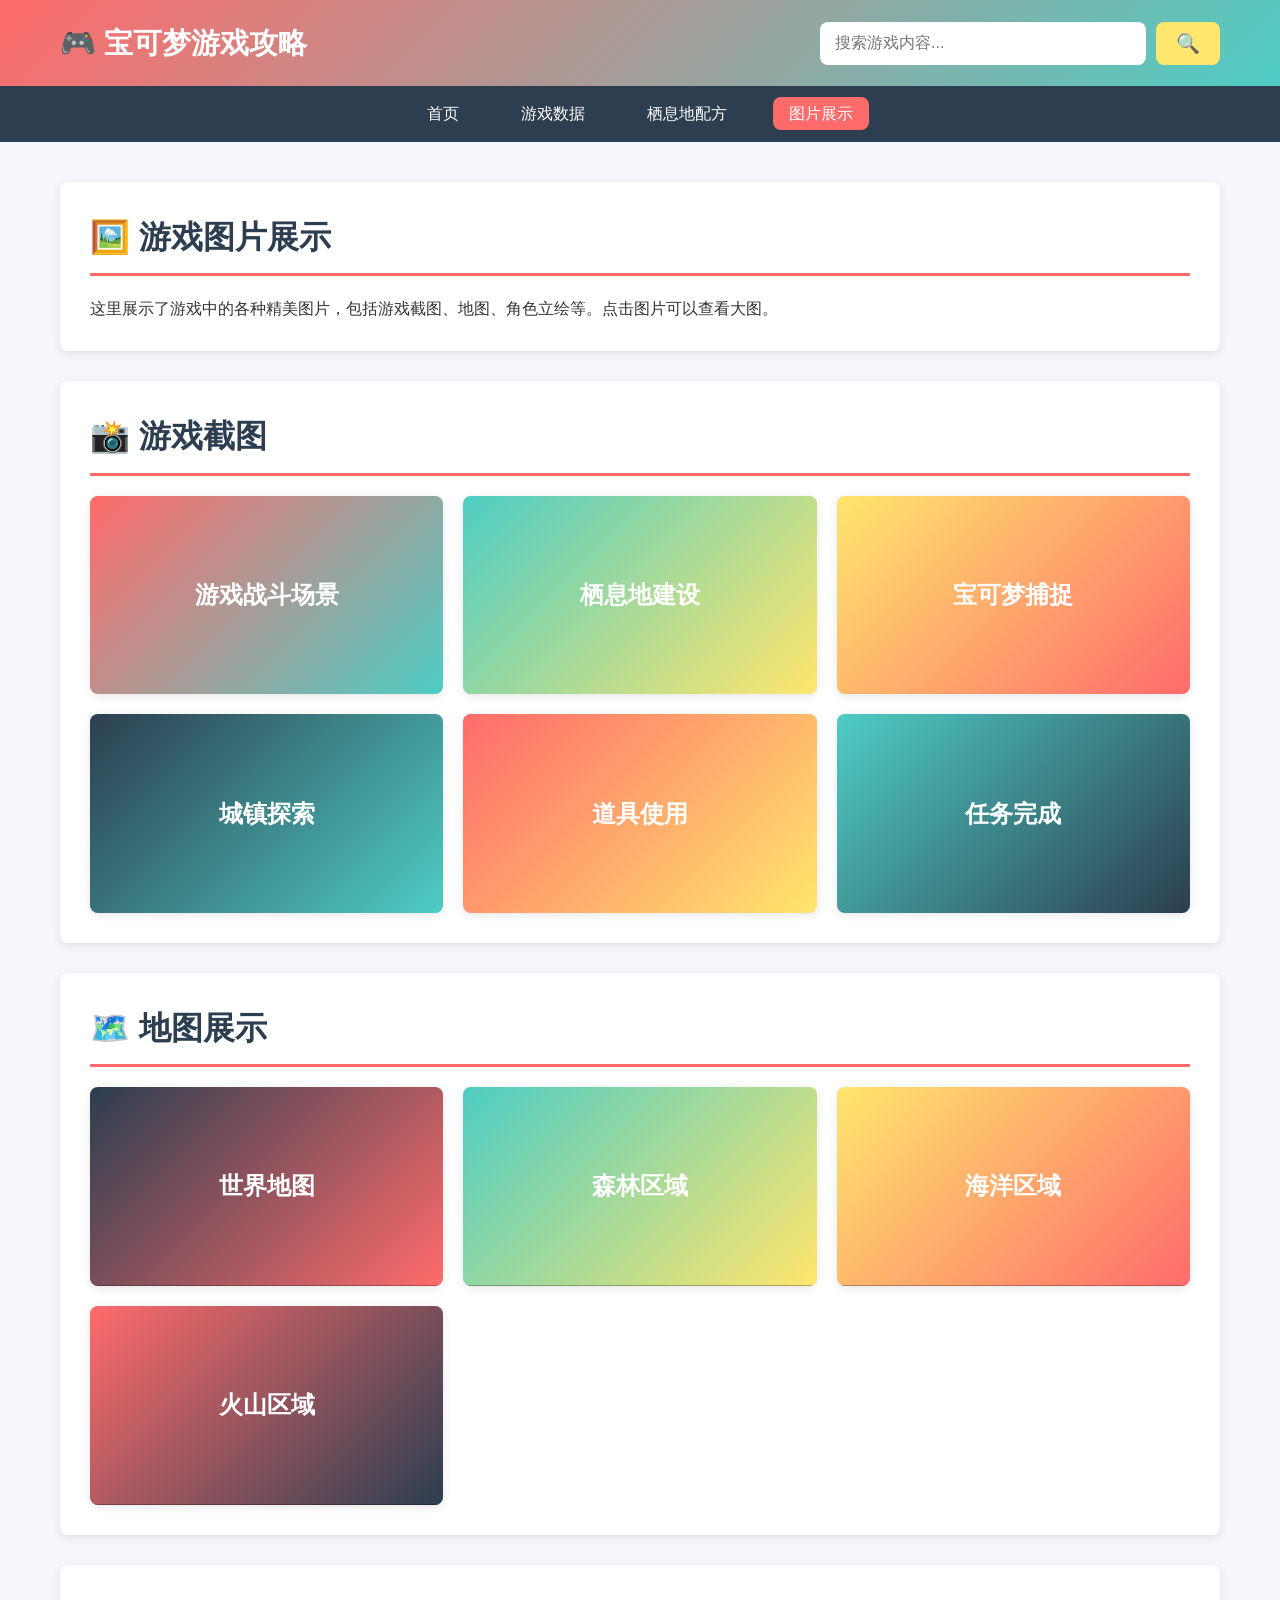
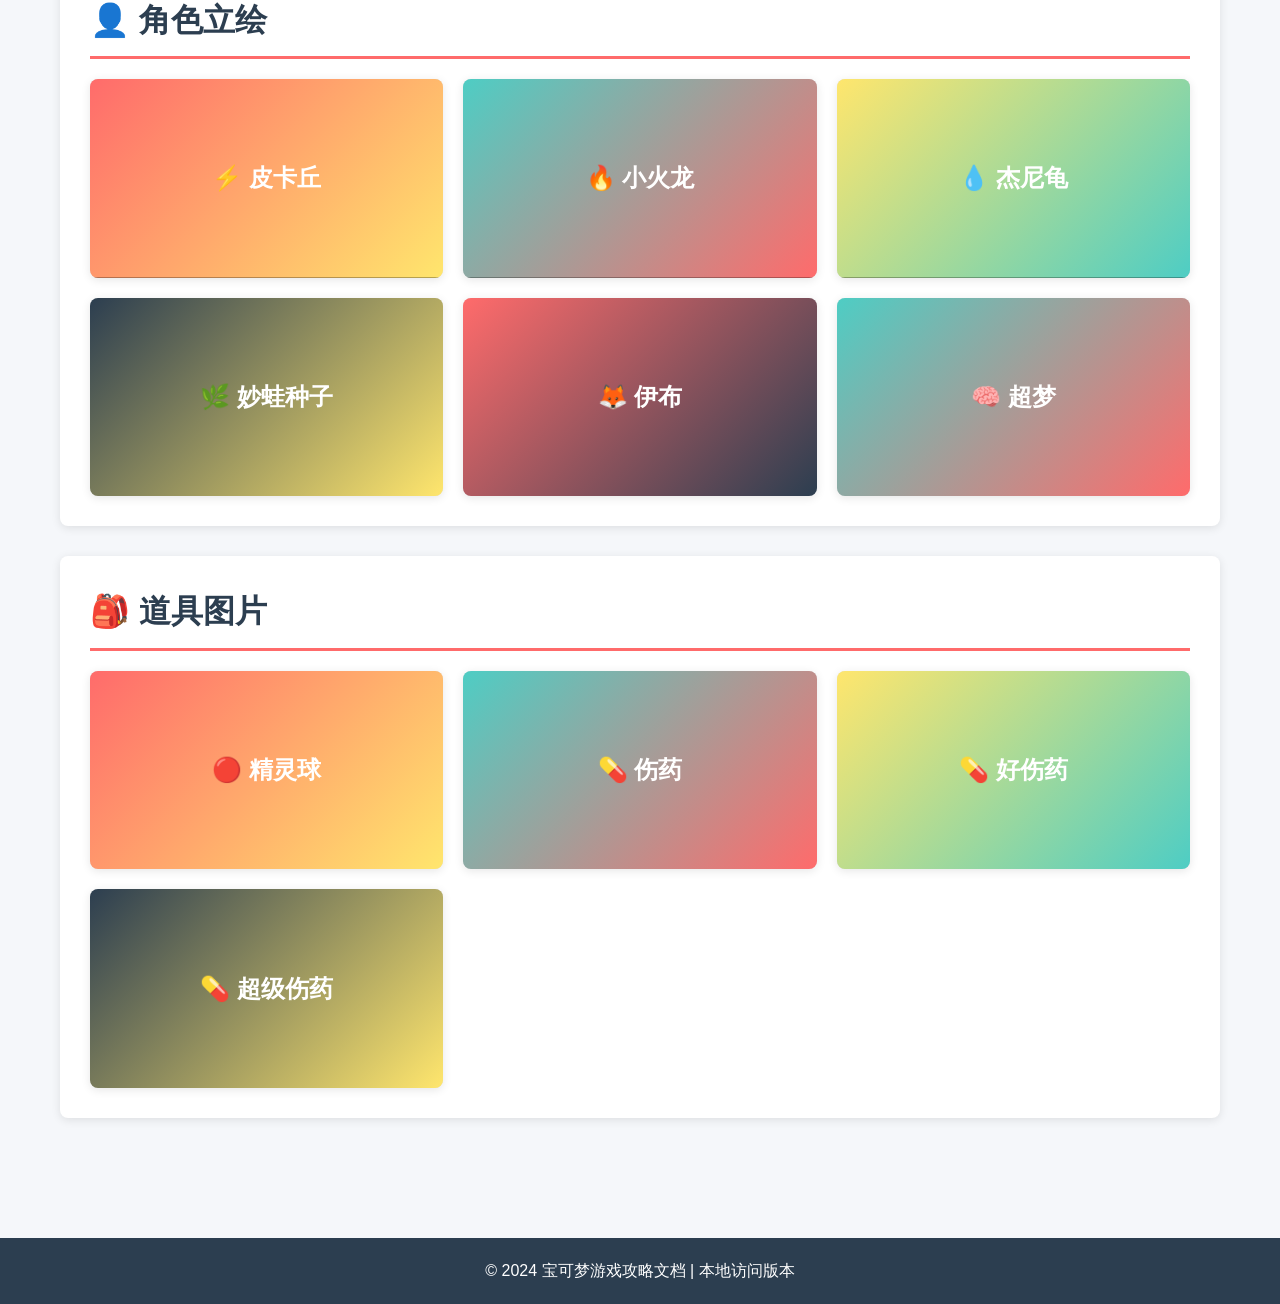
==== gallery.html @ 9896c592 "Initial commit" ====
<!DOCTYPE html>
<html lang="zh-CN">
<head>
    <meta charset="UTF-8">
    <meta name="viewport" content="width=device-width, initial-scale=1.0">
    <title>图片展示 - 宝可梦游戏攻略</title>
    <link rel="stylesheet" href="styles.css">
</head>
<body>
    <header class="header">
        <div class="container">
            <h1 class="logo">🎮 宝可梦游戏攻略</h1>
            <div class="search-box">
                <input type="text" id="searchInput" placeholder="搜索游戏内容..." class="search-input">
                <button class="search-btn" onclick="performSearch()">🔍</button>
            </div>
        </div>
    </header>

    <nav class="nav">
        <div class="container">
            <ul class="nav-list">
                <li><a href="index.html" class="nav-link">首页</a></li>
                <li><a href="game-data.html" class="nav-link">游戏数据</a></li>
                <li><a href="habitat-recipes.html" class="nav-link">栖息地配方</a></li>
                <li><a href="gallery.html" class="nav-link active">图片展示</a></li>
            </ul>
        </div>
    </nav>

    <main class="main">
        <div class="container">
            <section class="data-section" id="intro">
                <h2>🖼️ 游戏图片展示</h2>
                <p>这里展示了游戏中的各种精美图片，包括游戏截图、地图、角色立绘等。点击图片可以查看大图。</p>
            </section>

            <section class="data-section" id="screenshots">
                <h2>📸 游戏截图</h2>
                <div class="gallery-grid">
                    <div class="gallery-item" onclick="openLightbox('https://via.placeholder.com/800x450/ff6b6b/ffffff?text=游戏截图1', '游戏战斗场景')">
                        <div style="width: 100%; height: 100%; background: linear-gradient(135deg, #ff6b6b, #4ecdc4); display: flex; align-items: center; justify-content: center; color: white; font-size: 1.5rem; font-weight: bold;">游戏战斗场景</div>
                        <div class="gallery-caption">游戏战斗场景</div>
                    </div>
                    <div class="gallery-item" onclick="openLightbox('https://via.placeholder.com/800x450/4ecdc4/ffffff?text=栖息地建设', '栖息地建设')">
                        <div style="width: 100%; height: 100%; background: linear-gradient(135deg, #4ecdc4, #ffe66d); display: flex; align-items: center; justify-content: center; color: white; font-size: 1.5rem; font-weight: bold;">栖息地建设</div>
                        <div class="gallery-caption">栖息地建设</div>
                    </div>
                    <div class="gallery-item" onclick="openLightbox('https://via.placeholder.com/800x450/ffe66d/ffffff?text=宝可梦捕捉', '宝可梦捕捉')">
                        <div style="width: 100%; height: 100%; background: linear-gradient(135deg, #ffe66d, #ff6b6b); display: flex; align-items: center; justify-content: center; color: white; font-size: 1.5rem; font-weight: bold;">宝可梦捕捉</div>
                        <div class="gallery-caption">宝可梦捕捉</div>
                    </div>
                    <div class="gallery-item" onclick="openLightbox('https://via.placeholder.com/800x450/2c3e50/ffffff?text=城镇探索', '城镇探索')">
                        <div style="width: 100%; height: 100%; background: linear-gradient(135deg, #2c3e50, #4ecdc4); display: flex; align-items: center; justify-content: center; color: white; font-size: 1.5rem; font-weight: bold;">城镇探索</div>
                        <div class="gallery-caption">城镇探索</div>
                    </div>
                    <div class="gallery-item" onclick="openLightbox('https://via.placeholder.com/800x450/ff6b6b/ffffff?text=道具使用', '道具使用')">
                        <div style="width: 100%; height: 100%; background: linear-gradient(135deg, #ff6b6b, #ffe66d); display: flex; align-items: center; justify-content: center; color: white; font-size: 1.5rem; font-weight: bold;">道具使用</div>
                        <div class="gallery-caption">道具使用</div>
                    </div>
                    <div class="gallery-item" onclick="openLightbox('https://via.placeholder.com/800x450/4ecdc4/ffffff?text=任务完成', '任务完成')">
                        <div style="width: 100%; height: 100%; background: linear-gradient(135deg, #4ecdc4, #2c3e50); display: flex; align-items: center; justify-content: center; color: white; font-size: 1.5rem; font-weight: bold;">任务完成</div>
                        <div class="gallery-caption">任务完成</div>
                    </div>
                </div>
            </section>

            <section class="data-section" id="maps">
                <h2>🗺️ 地图展示</h2>
                <div class="gallery-grid">
                    <div class="gallery-item" onclick="openLightbox('https://via.placeholder.com/800x450/2c3e50/ffffff?text=世界地图', '世界地图')">
                        <div style="width: 100%; height: 100%; background: linear-gradient(135deg, #2c3e50, #ff6b6b); display: flex; align-items: center; justify-content: center; color: white; font-size: 1.5rem; font-weight: bold;">世界地图</div>
                        <div class="gallery-caption">世界地图</div>
                    </div>
                    <div class="gallery-item" onclick="openLightbox('https://via.placeholder.com/800x450/4ecdc4/ffffff?text=森林区域', '森林区域')">
                        <div style="width: 100%; height: 100%; background: linear-gradient(135deg, #4ecdc4, #ffe66d); display: flex; align-items: center; justify-content: center; color: white; font-size: 1.5rem; font-weight: bold;">森林区域</div>
                        <div class="gallery-caption">森林区域</div>
                    </div>
                    <div class="gallery-item" onclick="openLightbox('https://via.placeholder.com/800x450/ffe66d/ffffff?text=海洋区域', '海洋区域')">
                        <div style="width: 100%; height: 100%; background: linear-gradient(135deg, #ffe66d, #ff6b6b); display: flex; align-items: center; justify-content: center; color: white; font-size: 1.5rem; font-weight: bold;">海洋区域</div>
                        <div class="gallery-caption">海洋区域</div>
                    </div>
                    <div class="gallery-item" onclick="openLightbox('https://via.placeholder.com/800x450/ff6b6b/ffffff?text=火山区域', '火山区域')">
                        <div style="width: 100%; height: 100%; background: linear-gradient(135deg, #ff6b6b, #2c3e50); display: flex; align-items: center; justify-content: center; color: white; font-size: 1.5rem; font-weight: bold;">火山区域</div>
                        <div class="gallery-caption">火山区域</div>
                    </div>
                </div>
            </section>

            <section class="data-section" id="characters">
                <h2>👤 角色立绘</h2>
                <div class="gallery-grid">
                    <div class="gallery-item" onclick="openLightbox('https://via.placeholder.com/800x450/ff6b6b/ffffff?text=皮卡丘', '皮卡丘')">
                        <div style="width: 100%; height: 100%; background: linear-gradient(135deg, #ff6b6b, #ffe66d); display: flex; align-items: center; justify-content: center; color: white; font-size: 1.5rem; font-weight: bold;">⚡ 皮卡丘</div>
                        <div class="gallery-caption">皮卡丘</div>
                    </div>
                    <div class="gallery-item" onclick="openLightbox('https://via.placeholder.com/800x450/4ecdc4/ffffff?text=小火龙', '小火龙')">
                        <div style="width: 100%; height: 100%; background: linear-gradient(135deg, #4ecdc4, #ff6b6b); display: flex; align-items: center; justify-content: center; color: white; font-size: 1.5rem; font-weight: bold;">🔥 小火龙</div>
                        <div class="gallery-caption">小火龙</div>
                    </div>
                    <div class="gallery-item" onclick="openLightbox('https://via.placeholder.com/800x450/ffe66d/ffffff?text=杰尼龟', '杰尼龟')">
                        <div style="width: 100%; height: 100%; background: linear-gradient(135deg, #ffe66d, #4ecdc4); display: flex; align-items: center; justify-content: center; color: white; font-size: 1.5rem; font-weight: bold;">💧 杰尼龟</div>
                        <div class="gallery-caption">杰尼龟</div>
                    </div>
                    <div class="gallery-item" onclick="openLightbox('https://via.placeholder.com/800x450/2c3e50/ffffff?text=妙蛙种子', '妙蛙种子')">
                        <div style="width: 100%; height: 100%; background: linear-gradient(135deg, #2c3e50, #ffe66d); display: flex; align-items: center; justify-content: center; color: white; font-size: 1.5rem; font-weight: bold;">🌿 妙蛙种子</div>
                        <div class="gallery-caption">妙蛙种子</div>
                    </div>
                    <div class="gallery-item" onclick="openLightbox('https://via.placeholder.com/800x450/ff6b6b/ffffff?text=伊布', '伊布')">
                        <div style="width: 100%; height: 100%; background: linear-gradient(135deg, #ff6b6b, #2c3e50); display: flex; align-items: center; justify-content: center; color: white; font-size: 1.5rem; font-weight: bold;">🦊 伊布</div>
                        <div class="gallery-caption">伊布</div>
                    </div>
                    <div class="gallery-item" onclick="openLightbox('https://via.placeholder.com/800x450/4ecdc4/ffffff?text=超梦', '超梦')">
                        <div style="width: 100%; height: 100%; background: linear-gradient(135deg, #4ecdc4, #ff6b6b); display: flex; align-items: center; justify-content: center; color: white; font-size: 1.5rem; font-weight: bold;">🧠 超梦</div>
                        <div class="gallery-caption">超梦</div>
                    </div>
                </div>
            </section>

            <section class="data-section" id="items">
                <h2>🎒 道具图片</h2>
                <div class="gallery-grid">
                    <div class="gallery-item" onclick="openLightbox('https://via.placeholder.com/800x450/ff6b6b/ffffff?text=精灵球', '精灵球')">
                        <div style="width: 100%; height: 100%; background: linear-gradient(135deg, #ff6b6b, #ffe66d); display: flex; align-items: center; justify-content: center; color: white; font-size: 1.5rem; font-weight: bold;">🔴 精灵球</div>
                        <div class="gallery-caption">精灵球</div>
                    </div>
                    <div class="gallery-item" onclick="openLightbox('https://via.placeholder.com/800x450/4ecdc4/ffffff?text=伤药', '伤药')">
                        <div style="width: 100%; height: 100%; background: linear-gradient(135deg, #4ecdc4, #ff6b6b); display: flex; align-items: center; justify-content: center; color: white; font-size: 1.5rem; font-weight: bold;">💊 伤药</div>
                        <div class="gallery-caption">伤药</div>
                    </div>
                    <div class="gallery-item" onclick="openLightbox('https://via.placeholder.com/800x450/ffe66d/ffffff?text=好伤药', '好伤药')">
                        <div style="width: 100%; height: 100%; background: linear-gradient(135deg, #ffe66d, #4ecdc4); display: flex; align-items: center; justify-content: center; color: white; font-size: 1.5rem; font-weight: bold;">💊 好伤药</div>
                        <div class="gallery-caption">好伤药</div>
                    </div>
                    <div class="gallery-item" onclick="openLightbox('https://via.placeholder.com/800x450/2c3e50/ffffff?text=超级伤药', '超级伤药')">
                        <div style="width: 100%; height: 100%; background: linear-gradient(135deg, #2c3e50, #ffe66d); display: flex; align-items: center; justify-content: center; color: white; font-size: 1.5rem; font-weight: bold;">💊 超级伤药</div>
                        <div class="gallery-caption">超级伤药</div>
                    </div>
                </div>
            </section>
        </div>
    </main>

    <footer class="footer">
        <div class="container">
            <p>&copy; 2024 宝可梦游戏攻略文档 | 本地访问版本</p>
        </div>
    </footer>

    <script src="script.js"></script>
</body>
</html>
---- styles.css ----
* {
    margin: 0;
    padding: 0;
    box-sizing: border-box;
}

:root {
    --primary-color: #ff6b6b;
    --secondary-color: #4ecdc4;
    --accent-color: #ffe66d;
    --dark-color: #2c3e50;
    --light-color: #ecf0f1;
    --text-color: #333;
    --border-radius: 8px;
    --shadow: 0 2px 10px rgba(0, 0, 0, 0.1);
}

body {
    font-family: 'Segoe UI', Tahoma, Geneva, Verdana, sans-serif;
    line-height: 1.6;
    color: var(--text-color);
    background-color: #f5f7fa;
}

.container {
    max-width: 1200px;
    margin: 0 auto;
    padding: 0 20px;
}

.header {
    background: linear-gradient(135deg, var(--primary-color), var(--secondary-color));
    color: white;
    padding: 20px 0;
    box-shadow: var(--shadow);
}

.header .container {
    display: flex;
    justify-content: space-between;
    align-items: center;
    flex-wrap: wrap;
    gap: 15px;
}

.logo {
    font-size: 1.8rem;
    font-weight: bold;
}

.search-box {
    display: flex;
    gap: 10px;
    flex: 1;
    max-width: 400px;
}

.search-input {
    flex: 1;
    padding: 10px 15px;
    border: none;
    border-radius: var(--border-radius);
    font-size: 1rem;
}

.search-btn {
    background: var(--accent-color);
    border: none;
    padding: 10px 20px;
    border-radius: var(--border-radius);
    cursor: pointer;
    font-size: 1.2rem;
    transition: transform 0.2s;
}

.search-btn:hover {
    transform: scale(1.05);
}

.nav {
    background: var(--dark-color);
    padding: 15px 0;
    position: sticky;
    top: 0;
    z-index: 100;
}

.nav-list {
    list-style: none;
    display: flex;
    justify-content: center;
    gap: 30px;
}

.nav-link {
    color: white;
    text-decoration: none;
    padding: 8px 16px;
    border-radius: var(--border-radius);
    transition: background 0.3s;
}

.nav-link:hover,
.nav-link.active {
    background: var(--primary-color);
}

.main {
    padding: 40px 0;
}

.hero {
    text-align: center;
    margin-bottom: 50px;
}

.hero h2 {
    font-size: 2.5rem;
    color: var(--dark-color);
    margin-bottom: 15px;
}

.hero p {
    font-size: 1.2rem;
    color: #666;
}

.features {
    display: grid;
    grid-template-columns: repeat(auto-fit, minmax(300px, 1fr));
    gap: 30px;
    margin-bottom: 50px;
}

.feature-card {
    background: white;
    padding: 30px;
    border-radius: var(--border-radius);
    box-shadow: var(--shadow);
    text-align: center;
    transition: transform 0.3s, box-shadow 0.3s;
}

.feature-card:hover {
    transform: translateY(-5px);
    box-shadow: 0 5px 20px rgba(0, 0, 0, 0.15);
}

.feature-icon {
    font-size: 3rem;
    margin-bottom: 20px;
}

.feature-card h3 {
    font-size: 1.5rem;
    margin-bottom: 15px;
    color: var(--dark-color);
}

.feature-card p {
    color: #666;
    margin-bottom: 20px;
}

.btn {
    display: inline-block;
    background: var(--primary-color);
    color: white;
    padding: 10px 25px;
    border-radius: var(--border-radius);
    text-decoration: none;
    transition: background 0.3s;
}

.btn:hover {
    background: #ff5252;
}

.quick-links {
    background: white;
    padding: 30px;
    border-radius: var(--border-radius);
    box-shadow: var(--shadow);
}

.quick-links h3 {
    font-size: 1.8rem;
    margin-bottom: 25px;
    color: var(--dark-color);
    text-align: center;
}

.quick-links-grid {
    display: grid;
    grid-template-columns: repeat(auto-fit, minmax(200px, 1fr));
    gap: 15px;
}

.quick-link {
    display: block;
    background: var(--light-color);
    padding: 15px;
    border-radius: var(--border-radius);
    text-decoration: none;
    color: var(--dark-color);
    text-align: center;
    transition: background 0.3s, transform 0.2s;
}

.quick-link:hover {
    background: var(--secondary-color);
    color: white;
    transform: scale(1.05);
}

.footer {
    background: var(--dark-color);
    color: white;
    text-align: center;
    padding: 20px 0;
    margin-top: 50px;
}

@media (max-width: 768px) {
    .header .container {
        flex-direction: column;
        text-align: center;
    }

    .search-box {
        width: 100%;
        max-width: none;
    }

    .nav-list {
        flex-direction: column;
        gap: 10px;
    }

    .nav-link {
        display: block;
        text-align: center;
    }

    .hero h2 {
        font-size: 2rem;
    }

    .features {
        grid-template-columns: 1fr;
    }

    .quick-links-grid {
        grid-template-columns: 1fr 1fr;
    }
}

@media (max-width: 480px) {
    .logo {
        font-size: 1.5rem;
    }

    .hero h2 {
        font-size: 1.5rem;
    }

    .hero p {
        font-size: 1rem;
    }

    .quick-links-grid {
        grid-template-columns: 1fr;
    }

    .container {
        padding: 0 15px;
    }
}

.data-section {
    background: white;
    padding: 30px;
    border-radius: var(--border-radius);
    box-shadow: var(--shadow);
    margin-bottom: 30px;
}

.data-section h2 {
    font-size: 2rem;
    margin-bottom: 20px;
    color: var(--dark-color);
    border-bottom: 3px solid var(--primary-color);
    padding-bottom: 10px;
}

.data-grid {
    display: grid;
    grid-template-columns: repeat(auto-fill, minmax(250px, 1fr));
    gap: 20px;
}

.data-card {
    background: var(--light-color);
    padding: 20px;
    border-radius: var(--border-radius);
    transition: transform 0.3s, box-shadow 0.3s;
}

.data-card:hover {
    transform: translateY(-3px);
    box-shadow: 0 3px 15px rgba(0, 0, 0, 0.1);
}

.data-card h3 {
    color: var(--dark-color);
    margin-bottom: 10px;
}

.data-card p {
    color: #666;
    font-size: 0.95rem;
}

.recipe-card {
    background: white;
    border: 2px solid var(--secondary-color);
    padding: 20px;
    border-radius: var(--border-radius);
    margin-bottom: 20px;
}

.recipe-card h3 {
    color: var(--dark-color);
    margin-bottom: 15px;
}

.recipe-items {
    display: flex;
    flex-wrap: wrap;
    gap: 10px;
    margin-bottom: 15px;
}

.recipe-item {
    background: var(--accent-color);
    padding: 8px 15px;
    border-radius: 20px;
    font-size: 0.9rem;
}

.recipe-output {
    background: var(--light-color);
    padding: 15px;
    border-radius: var(--border-radius);
}

.recipe-output strong {
    color: var(--primary-color);
}

.gallery-grid {
    display: grid;
    grid-template-columns: repeat(auto-fill, minmax(300px, 1fr));
    gap: 20px;
}

.gallery-item {
    position: relative;
    border-radius: var(--border-radius);
    overflow: hidden;
    box-shadow: var(--shadow);
    aspect-ratio: 16/9;
    background: #ddd;
}

.gallery-item img {
    width: 100%;
    height: 100%;
    object-fit: cover;
    transition: transform 0.3s;
}

.gallery-item:hover img {
    transform: scale(1.05);
}

.gallery-caption {
    position: absolute;
    bottom: 0;
    left: 0;
    right: 0;
    background: rgba(0, 0, 0, 0.7);
    color: white;
    padding: 10px;
    transform: translateY(100%);
    transition: transform 0.3s;
}

.gallery-item:hover .gallery-caption {
    transform: translateY(0);
}

.search-results {
    margin-top: 20px;
}

.search-result-item {
    background: white;
    padding: 15px;
    border-radius: var(--border-radius);
    margin-bottom: 10px;
    box-shadow: var(--shadow);
    cursor: pointer;
    transition: background 0.3s;
}

.search-result-item:hover {
    background: var(--light-color);
}

.search-result-item h4 {
    color: var(--dark-color);
    margin-bottom: 5px;
}

.search-result-item p {
    color: #666;
    font-size: 0.9rem;
}

.no-results {
    text-align: center;
    padding: 40px;
    color: #666;
    font-size: 1.2rem;
}
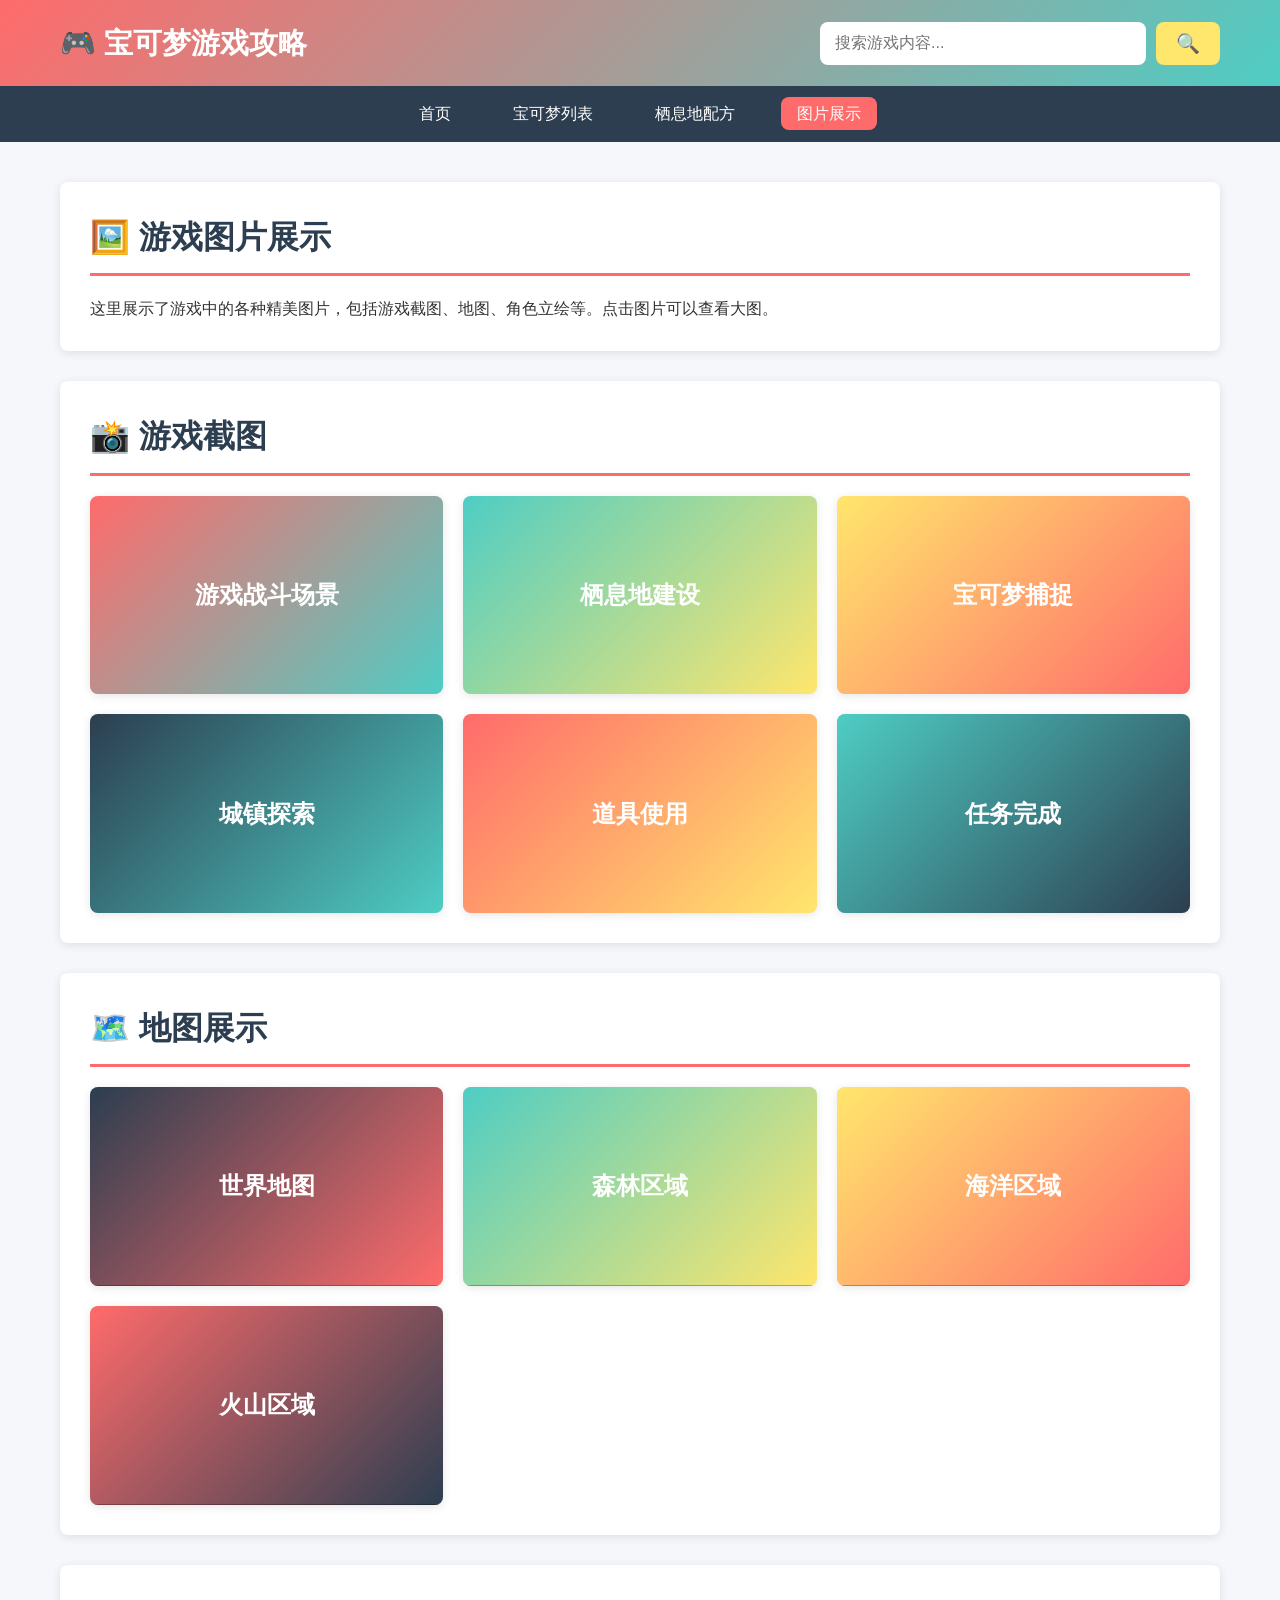
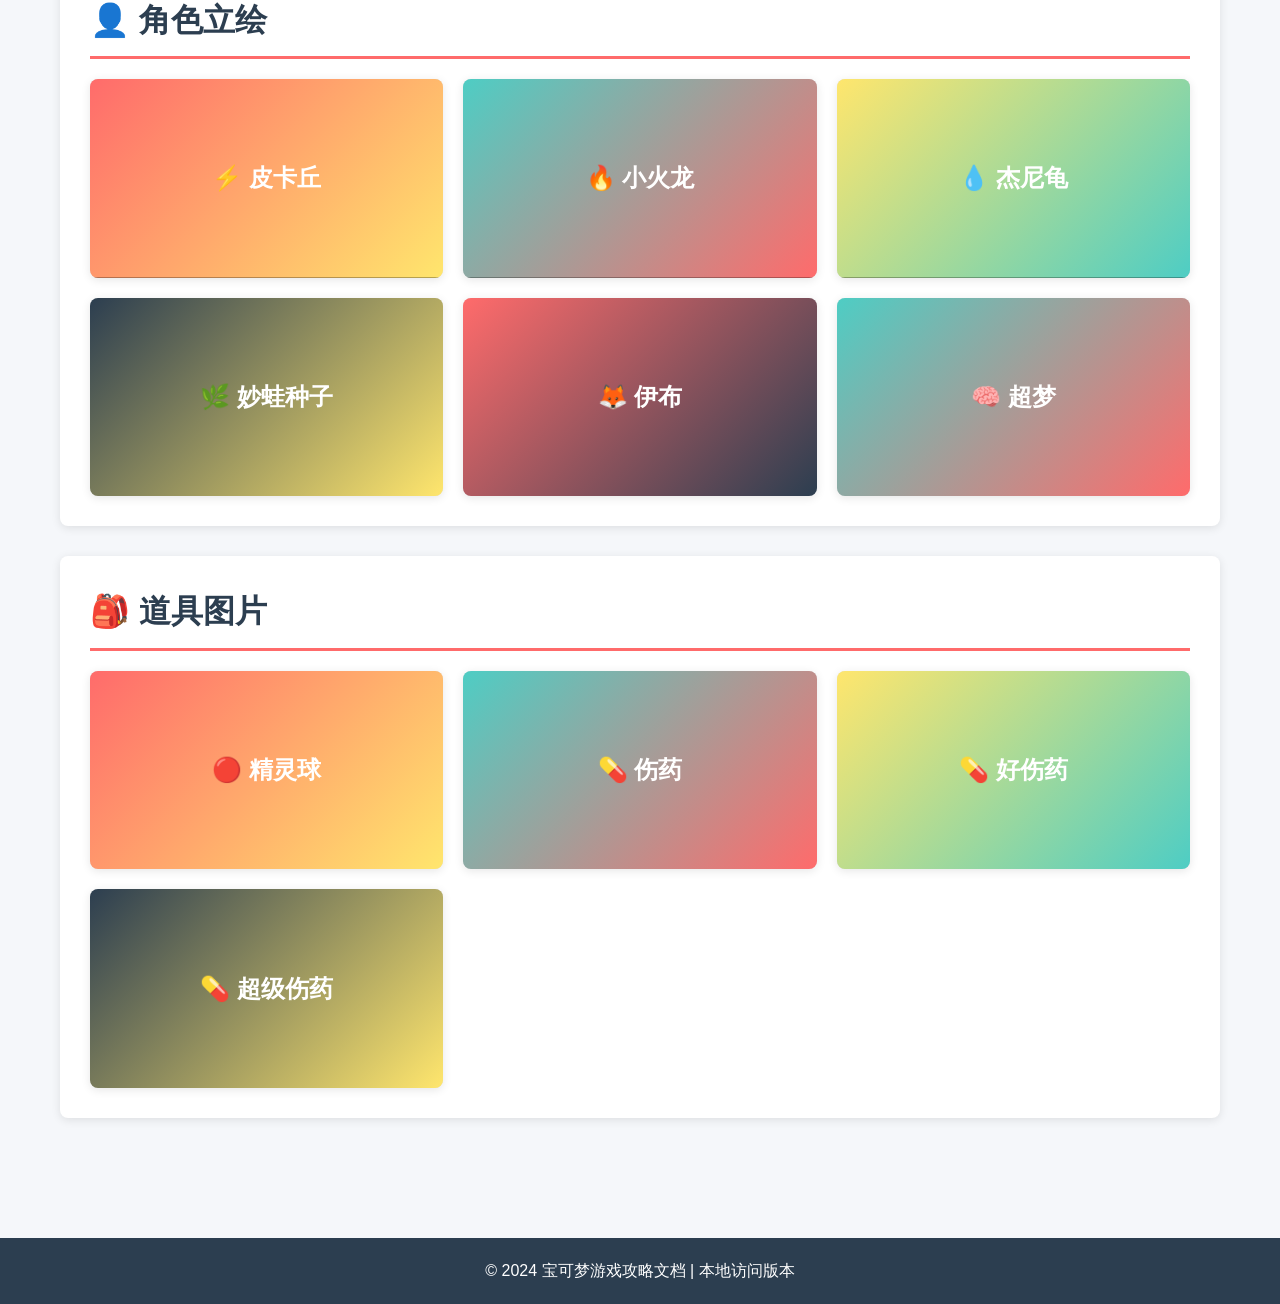
==== commit b2be12f4: "Restructure pages: Pokemon list with filters, simplified habitat recipes" ====
--- a/gallery.html
+++ b/gallery.html
@@ -21,7 +21,7 @@
         <div class="container">
             <ul class="nav-list">
                 <li><a href="index.html" class="nav-link">首页</a></li>
-                <li><a href="game-data.html" class="nav-link">游戏数据</a></li>
+                <li><a href="game-data.html" class="nav-link">宝可梦列表</a></li>
                 <li><a href="habitat-recipes.html" class="nav-link">栖息地配方</a></li>
                 <li><a href="gallery.html" class="nav-link active">图片展示</a></li>
             </ul>
